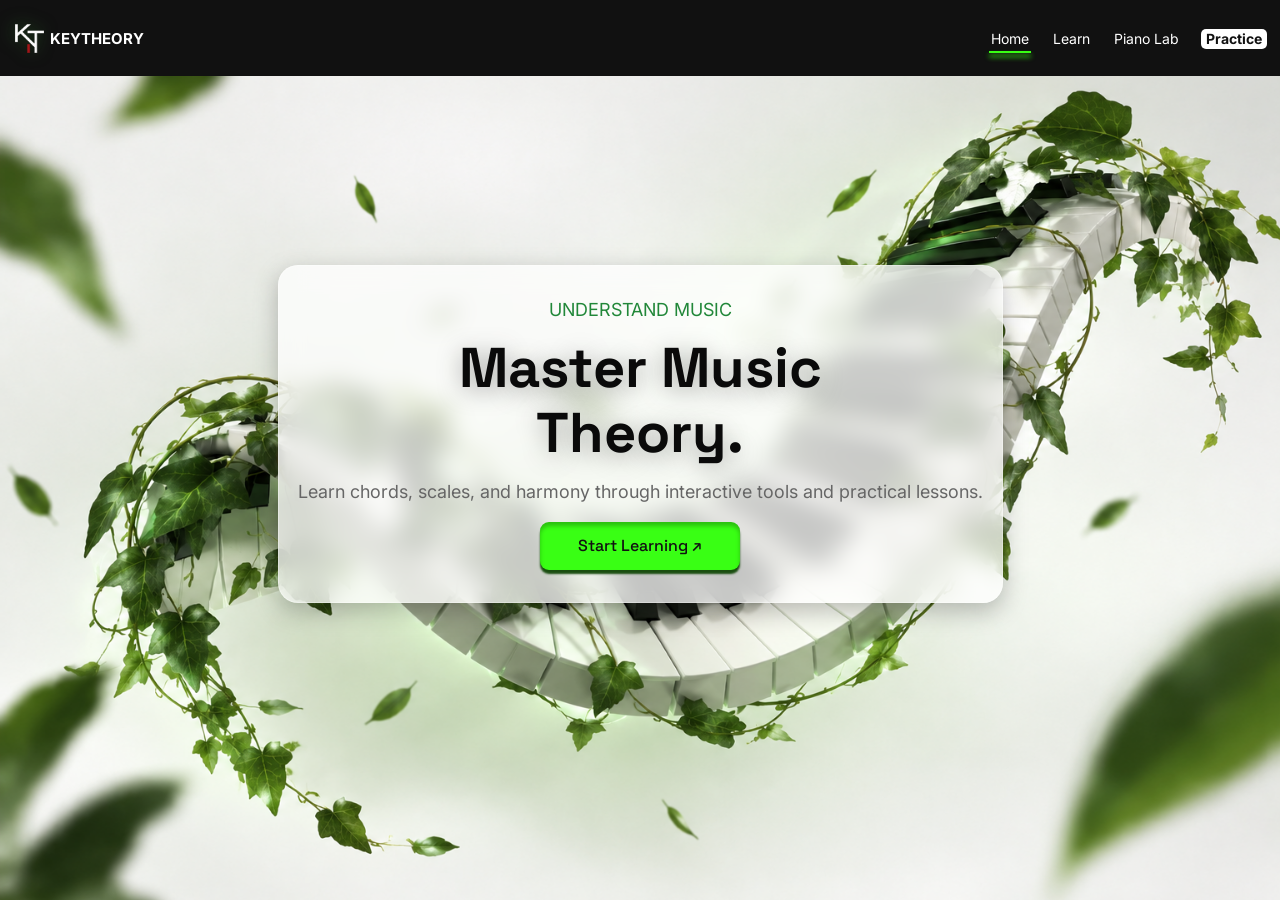
==== index.html @ 9dedfa37 "keytheory" ====
<!doctype html>
<html lang="en">
  <head>
    <meta charset="utf-8" />
    <meta name="viewport" content="width=device-width, initial-scale=1" />
    <meta name="theme-color" content="#111111" />
    <title>KeyTheory | Master Music Theory</title>
    <link rel="preconnect" href="https://fonts.googleapis.com" />
    <link rel="preconnect" href="https://fonts.gstatic.com" crossorigin />
    <link
      href="https://fonts.googleapis.com/css2?family=Inter:wght@400;700&family=Space+Grotesk:wght@500;700&display=swap"
      rel="stylesheet"
    />
    <link rel="stylesheet" href="style.css" />
    <script src="script.js" defer></script>
  </head>
  <body>
    <header class="site-header">
      <a class="brand" href="#home" aria-label="KeyTheory home">
        <img class="brand-mark" src="assets/kt-logo.png" alt="" />
        <span>KEYTHEORY</span>
      </a>

      <nav class="main-nav" aria-label="Main navigation">
        <a class="nav-link is-current" href="#home" aria-current="page">Home</a>
        <a class="nav-link" href="learn.html">Learn</a>
        <a class="nav-link" href="#piano-lab">Piano Lab</a>
        <a class="practice-link" href="#practice">Practice</a>
      </nav>
    </header>

    <main id="home" class="hero">
      <section class="hero-panel" aria-labelledby="hero-title">
        <p class="eyebrow">UNDERSTAND MUSIC</p>
        <h1 id="hero-title">Master Music Theory.</h1>
        <p class="hero-description">
          Learn chords, scales, and harmony through interactive tools and practical lessons.
        </p>
        <a class="primary-action" href="learn.html">Start Learning <span aria-hidden="true">↗</span></a>
      </section>
    </main>
  </body>
</html>
---- style.css ----
:root {
  color-scheme: light;
  font-family: "Inter", sans-serif;
  font-synthesis: none;
  text-rendering: optimizeLegibility;
  -webkit-font-smoothing: antialiased;
  -moz-osx-font-smoothing: grayscale;
  --black: #111111;
  --green: #39ff14;
  --deep-green: #218739;
}

* {
  box-sizing: border-box;
}

html {
  min-width: 320px;
  scroll-behavior: smooth;
}

body {
  min-width: 320px;
  min-height: 100vh;
  margin: 0;
  color: #0a0a0a;
}

.site-header {
  position: relative;
  z-index: 2;
  display: flex;
  align-items: center;
  justify-content: space-between;
  height: 76px;
  padding: 0 13px;
  background: var(--black);
  color: #fff;
}

.brand {
  display: inline-flex;
  align-items: center;
  gap: 4px;
  color: inherit;
  font-size: 15px;
  font-weight: 700;
  text-decoration: none;
  white-space: nowrap;
}

.brand-mark {
  display: block;
  width: 33px;
  height: 33px;
  object-fit: cover;
  filter: drop-shadow(-1px -1px 8px rgba(34, 97, 31, 0.7));
}

.main-nav {
  display: flex;
  align-items: center;
  gap: 20px;
  height: 100%;
  padding-top: 1px;
}

.nav-link,
.practice-link {
  color: #fff;
  font-size: 14px;
  line-height: 1;
  text-decoration: none;
  white-space: nowrap;
}

.nav-link {
  position: relative;
  display: flex;
  align-items: center;
  height: 100%;
  padding: 0 2px;
}

.nav-link::after {
  position: absolute;
  right: 0;
  bottom: 23px;
  left: 0;
  height: 2px;
  background: var(--green);
  box-shadow: 0 4px 5px var(--green);
  content: "";
  transform: scaleX(0);
  transform-origin: left;
  transition: transform 160ms ease;
}

.nav-link:hover::after,
.nav-link:focus-visible::after,
.nav-link.is-current::after {
  transform: scaleX(1);
}

.practice-link {
  padding: 3px 5px;
  border-radius: 5px;
  background: #fff;
  color: #111;
  font-weight: 700;
}

.hero {
  position: relative;
  display: grid;
  min-height: 680px;
  height: calc(100svh - 76px);
  place-items: center;
  overflow: hidden;
  background-color: #f7f8f4;
  background-image: url("assets/hero.png");
  background-position: center;
  background-size: cover;
}

.learn-page {
  overflow-x: hidden;
}

.learn-page .site-header {
  overflow: visible;
}

.learn-main {
  position: relative;
  min-height: 948px;
  overflow: hidden;
  background: #fff;
  isolation: isolate;
}

.learn-wave {
  position: absolute;
  z-index: -1;
  top: 22%;
  left: -3%;
  display: block;
  width: 106%;
  height: 69%;
  object-fit: fill;
  filter: drop-shadow(0 4px 2px rgba(0, 0, 0, 0.38));
  pointer-events: none;
  animation: wave-arrive 900ms ease-out both;
}

.learn-intro {
  position: relative;
  z-index: 1;
  padding: 117px 24px 0;
  text-align: center;
}

.learn-intro h1 {
  margin: 0;
  color: #050505;
  font-family: "Space Grotesk", sans-serif;
  font-size: 56px;
  font-weight: 700;
  line-height: 1.2;
  text-shadow: 0 4px 49px #28ff00;
  animation: text-arrive 650ms cubic-bezier(0.2, 0.75, 0.3, 1) both;
}

.learn-intro p {
  margin: 12px 0 0;
  color: #666;
  font-size: 24px;
  font-weight: 400;
  line-height: 1.4;
  animation: text-arrive 650ms 100ms cubic-bezier(0.2, 0.75, 0.3, 1) both;
}

.topic-grid {
  position: relative;
  z-index: 1;
  display: grid;
  width: min(1068px, calc(100% - 48px));
  grid-template-columns: repeat(3, minmax(0, 270px));
  justify-content: space-between;
  gap: 36px;
  margin: 123px auto 0;
  transform: translateX(5px);
}

.topic-card {
  display: flex;
  min-height: 370px;
  flex-direction: column;
  align-items: center;
  padding: 33px 17px 24px;
  border: 1px solid rgba(255, 255, 255, 0.3);
  border-radius: 20px;
  background: #fff;
  box-shadow: 0 8px 24px #000;
  -webkit-backdrop-filter: blur(12px);
  backdrop-filter: blur(12px);
  text-align: center;
  animation: text-arrive 650ms cubic-bezier(0.2, 0.75, 0.3, 1) both;
  transition: transform 180ms ease, box-shadow 180ms ease;
}

.topic-card:nth-child(2) {
  animation-delay: 120ms;
}

.topic-card:nth-child(3) {
  animation-delay: 240ms;
}

.topic-card:hover {
  transform: translateY(-5px);
  box-shadow: 0 14px 28px rgba(0, 0, 0, 0.28);
}

.topic-image {
  display: block;
  width: 222px;
  max-width: 100%;
  height: 148px;
  flex: 0 0 auto;
  border-radius: 10px;
  box-shadow: 0 4px 30px rgba(0, 0, 0, 0.3);
  object-fit: cover;
  transition: transform 220ms ease;
}

.topic-card:hover .topic-image {
  transform: scale(1.025);
}

.topic-card h2 {
  margin: 25px 0 0;
  font-family: "Space Grotesk", sans-serif;
  font-size: 15px;
  font-weight: 500;
  line-height: 1.3;
  text-shadow: 0 4px 4px rgba(0, 0, 0, 0.3);
}

.topic-card p {
  margin: 8px 0 0;
  font-size: 12px;
  line-height: 1.4;
}

.explore-link {
  display: inline-flex;
  min-width: 72px;
  min-height: 25px;
  align-items: center;
  justify-content: center;
  gap: 3px;
  margin-top: 8px;
  padding: 0 8px;
  border-radius: 10px;
  background: #28ff00;
  box-shadow: 0 4px 4px #218739;
  color: #000;
  font-size: 10px;
  line-height: 1;
  text-decoration: none;
  transition: filter 160ms ease, transform 160ms ease;
}

.explore-link:hover {
  filter: brightness(1.06);
  transform: translateY(-2px);
}

.learn-page .nav-link::after {
  transform: scaleX(1);
}

@media (max-width: 900px) {
  .learn-main {
    min-height: calc(100svh - 64px);
    padding-bottom: 64px;
  }

  .learn-intro {
    padding-top: 88px;
  }

  .learn-intro h1 {
    font-size: clamp(40px, 7vw, 56px);
  }

  .learn-intro p {
    font-size: 20px;
  }

  .topic-grid {
    width: min(576px, calc(100% - 40px));
    grid-template-columns: minmax(0, 1fr);
    justify-items: center;
    gap: 28px;
    margin-top: 72px;
    transform: none;
  }

  .topic-card {
    width: min(100%, 370px);
  }

  .learn-wave {
    top: 220px;
    height: 70%;
  }
}

@media (max-width: 440px) {
  .learn-intro {
    padding: 72px 16px 0;
  }

  .learn-intro h1 {
    font-size: 38px;
  }

  .learn-intro p {
    font-size: 16px;
  }

  .topic-grid {
    width: calc(100% - 32px);
    margin-top: 56px;
  }
}

.hero-panel {
  position: relative;
  z-index: 1;
  display: flex;
  width: min(725px, calc(100% - 40px));
  min-height: 338px;
  flex-direction: column;
  align-items: center;
  justify-content: flex-start;
  padding: 30px 24px 28px;
  border: 1px solid rgba(255, 255, 255, 0.3);
  border-radius: 20px;
  background: rgba(255, 255, 255, 0.75);
  box-shadow: 0 8px 24px rgba(0, 0, 0, 0.25);
  -webkit-backdrop-filter: blur(12px);
  backdrop-filter: blur(12px);
  text-align: center;
  transform: translateY(-54px);
  animation: hero-arrive 750ms cubic-bezier(0.2, 0.75, 0.3, 1) both;
}

.eyebrow {
  margin: 0 0 12px;
  color: var(--deep-green);
  font-size: 18px;
  font-weight: 400;
  line-height: 28px;
  animation: text-arrive 600ms 100ms cubic-bezier(0.2, 0.75, 0.3, 1) both;
}

.hero-panel h1 {
  width: min(390px, 100%);
  margin: 0;
  font-family: "Space Grotesk", sans-serif;
  font-size: 56px;
  font-weight: 700;
  line-height: 1.16;
  text-shadow: 0 4px 24.8px rgba(0, 0, 0, 0.35);
  animation: text-arrive 600ms 180ms cubic-bezier(0.2, 0.75, 0.3, 1) both;
}

.hero-description {
  width: min(699px, calc(100% + 48px));
  margin: 12px 0 16px;
  color: #666;
  font-size: 18px;
  font-weight: 400;
  line-height: 28px;
  white-space: nowrap;
  animation: text-arrive 600ms 260ms cubic-bezier(0.2, 0.75, 0.3, 1) both;
}

.primary-action {
  display: inline-flex;
  min-width: 200px;
  min-height: 48px;
  align-items: center;
  justify-content: center;
  gap: 4px;
  padding: 0 18px;
  border-radius: 9px;
  background: var(--green);
  box-shadow: 0 4px 2px #1a4e10, inset 0 4px 4px rgba(0, 0, 0, 0.25);
  color: #111;
  font-family: "Space Grotesk", sans-serif;
  font-size: 16px;
  font-weight: 500;
  line-height: 28px;
  text-decoration: none;
  transition: filter 150ms ease, transform 150ms ease;
}

.primary-action:hover {
  filter: brightness(1.06);
  transform: translateY(-1px);
}

.primary-action span {
  display: inline-block;
  transition: transform 160ms ease;
}

.primary-action:hover span {
  transform: translate(2px, -2px);
}

@keyframes text-arrive {
  from {
    opacity: 0;
    translate: 0 14px;
  }

  to {
    opacity: 1;
    translate: 0 0;
  }
}

@keyframes hero-arrive {
  from {
    opacity: 0;
    translate: 0 18px;
  }

  to {
    opacity: 1;
    translate: 0 0;
  }
}

@keyframes wave-arrive {
  from {
    opacity: 0;
    translate: 0 12px;
  }

  to {
    opacity: 1;
    translate: 0 0;
  }
}

.primary-action:focus-visible,
.nav-link:focus-visible,
.practice-link:focus-visible,
.brand:focus-visible {
  outline: 2px solid var(--green);
  outline-offset: 4px;
}

@media (max-width: 700px) {
  .site-header {
    height: 64px;
    padding-inline: 10px;
  }

  .brand {
    gap: 0;
    font-size: 13px;
  }

  .brand-mark {
    width: 30px;
    height: 30px;
  }

  .main-nav {
    gap: clamp(9px, 2.8vw, 18px);
  }

  .nav-link,
  .practice-link {
    font-size: 12px;
  }

  .nav-link::after {
    bottom: 18px;
  }

  .hero {
    min-height: 600px;
    height: calc(100svh - 64px);
    background-position: 54% center;
  }

  .hero-panel {
    width: min(560px, calc(100% - 32px));
    min-height: 0;
    padding: 26px 20px;
    transform: none;
  }

  .eyebrow,
  .hero-description {
    font-size: 15px;
  }

  .hero-panel h1 {
    font-size: clamp(36px, 8vw, 48px);
  }

  .hero-description {
    width: 100%;
    margin: 12px 0 18px;
    white-space: normal;
  }
}

@media (max-width: 440px) {
  .brand > span {
    display: none;
  }

  .main-nav {
    gap: 12px;
  }

  .hero-panel h1 {
    font-size: 38px;
  }
}

@media (prefers-reduced-motion: reduce) {
  *,
  *::before,
  *::after {
    scroll-behavior: auto !important;
    animation-duration: 0.01ms !important;
    animation-iteration-count: 1 !important;
    transition-duration: 0.01ms !important;
  }
}
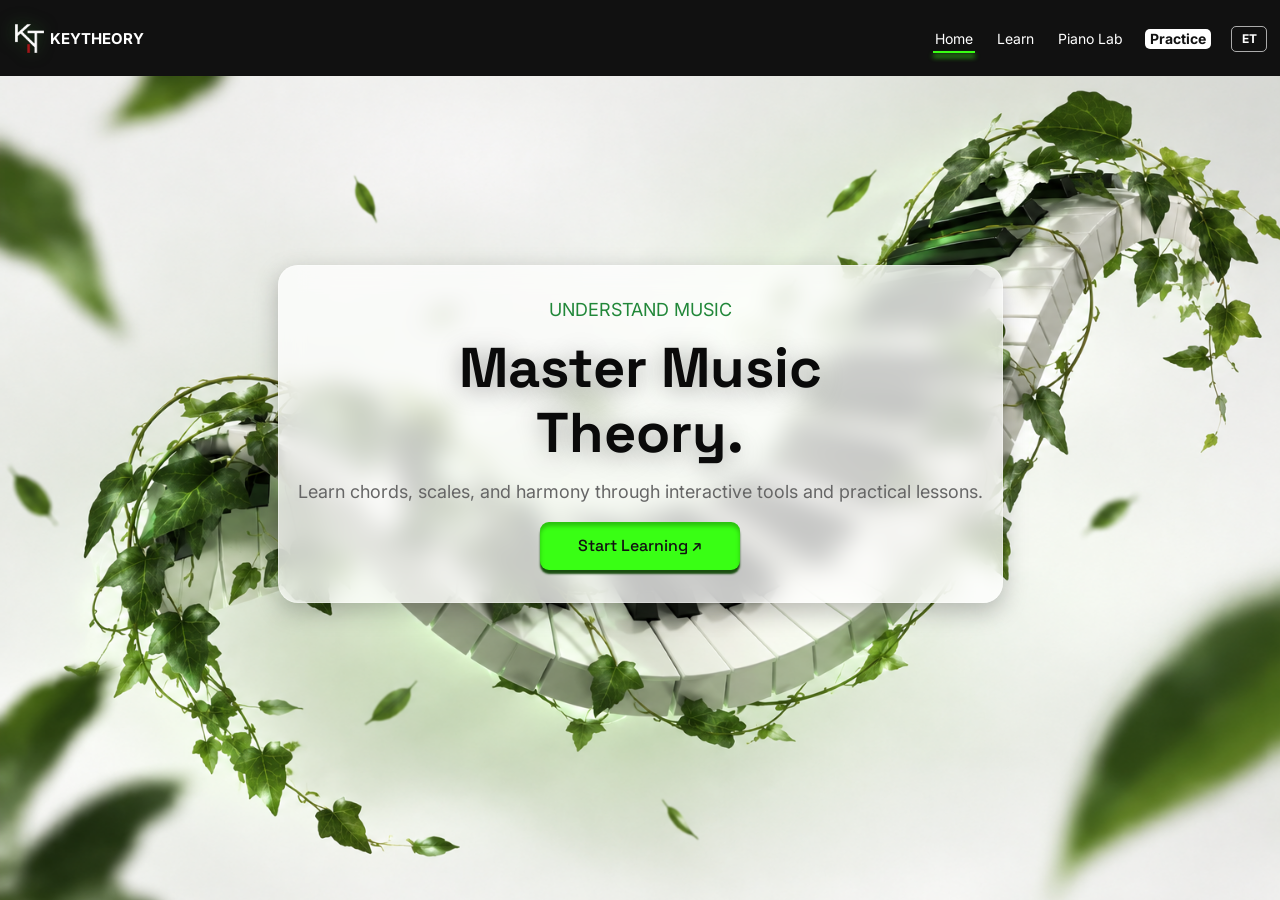
==== commit 0273f559: "Add English and Estonian language toggle" ====
--- a/index.html
+++ b/index.html
@@ -4,7 +4,7 @@
     <meta charset="utf-8" />
     <meta name="viewport" content="width=device-width, initial-scale=1" />
     <meta name="theme-color" content="#111111" />
-    <title>KeyTheory | Master Music Theory</title>
+    <title data-en="KeyTheory | Master Music Theory" data-et="KeyTheory | Muusikateooria meistriklass">KeyTheory | Master Music Theory</title>
     <link rel="preconnect" href="https://fonts.googleapis.com" />
     <link rel="preconnect" href="https://fonts.gstatic.com" crossorigin />
     <link
@@ -16,27 +16,28 @@
   </head>
   <body>
     <header class="site-header">
-      <a class="brand" href="#home" aria-label="KeyTheory home">
+      <a class="brand" href="#home" aria-label="KeyTheory home" data-en-aria-label="KeyTheory home" data-et-aria-label="KeyTheory avaleht">
         <img class="brand-mark" src="assets/kt-logo.png" alt="" />
         <span>KEYTHEORY</span>
       </a>
 
-      <nav class="main-nav" aria-label="Main navigation">
-        <a class="nav-link is-current" href="#home" aria-current="page">Home</a>
-        <a class="nav-link" href="learn.html">Learn</a>
-        <a class="nav-link" href="#piano-lab">Piano Lab</a>
-        <a class="practice-link" href="#practice">Practice</a>
+      <nav class="main-nav" aria-label="Main navigation" data-en-aria-label="Main navigation" data-et-aria-label="Peamenüü">
+        <a class="nav-link is-current" href="#home" aria-current="page" data-en="Home" data-et="Avaleht">Home</a>
+        <a class="nav-link" href="learn.html" data-en="Learn" data-et="Õpi">Learn</a>
+        <a class="nav-link" href="#piano-lab" data-en="Piano Lab" data-et="Klaverilabor">Piano Lab</a>
+        <a class="practice-link" href="#practice" data-en="Practice" data-et="Harjuta">Practice</a>
+        <button class="language-toggle" type="button" data-language-toggle aria-label="Switch language to Estonian" data-en-aria-label="Switch language to Estonian" data-et-aria-label="Vaheta keeleks inglise keel" aria-pressed="false">ET</button>
       </nav>
     </header>
 
     <main id="home" class="hero">
       <section class="hero-panel" aria-labelledby="hero-title">
-        <p class="eyebrow">UNDERSTAND MUSIC</p>
-        <h1 id="hero-title">Master Music Theory.</h1>
-        <p class="hero-description">
+        <p class="eyebrow" data-en="UNDERSTAND MUSIC" data-et="MÕISTA MUUSIKAT">UNDERSTAND MUSIC</p>
+        <h1 id="hero-title" data-en="Master Music Theory." data-et="Valda muusikateooriat.">Master Music Theory.</h1>
+        <p class="hero-description" data-en="Learn chords, scales, and harmony through interactive tools and practical lessons." data-et="Õpi akorde, helistikke ja harmooniat interaktiivsete tööriistade ning praktiliste õppetundide abil.">
           Learn chords, scales, and harmony through interactive tools and practical lessons.
         </p>
-        <a class="primary-action" href="learn.html">Start Learning <span aria-hidden="true">↗</span></a>
+        <a class="primary-action" href="learn.html"><span data-en="Start Learning" data-et="Alusta õppimist">Start Learning</span> <span aria-hidden="true">↗</span></a>
       </section>
     </main>
   </body>
--- a/style.css
+++ b/style.css
@@ -108,6 +108,25 @@
   background: #fff;
   color: #111;
   font-weight: 700;
+}
+
+.language-toggle {
+  min-width: 36px;
+  padding: 6px 7px;
+  border: 1px solid rgba(255, 255, 255, 0.65);
+  border-radius: 5px;
+  background: transparent;
+  color: #fff;
+  font: inherit;
+  font-size: 12px;
+  font-weight: 700;
+  line-height: 1;
+  cursor: pointer;
+}
+
+.language-toggle:hover {
+  border-color: var(--green);
+  color: var(--green);
 }
 
 .hero {
@@ -462,6 +481,7 @@
 .primary-action:focus-visible,
 .nav-link:focus-visible,
 .practice-link:focus-visible,
+.language-toggle:focus-visible,
 .brand:focus-visible {
   outline: 2px solid var(--green);
   outline-offset: 4px;
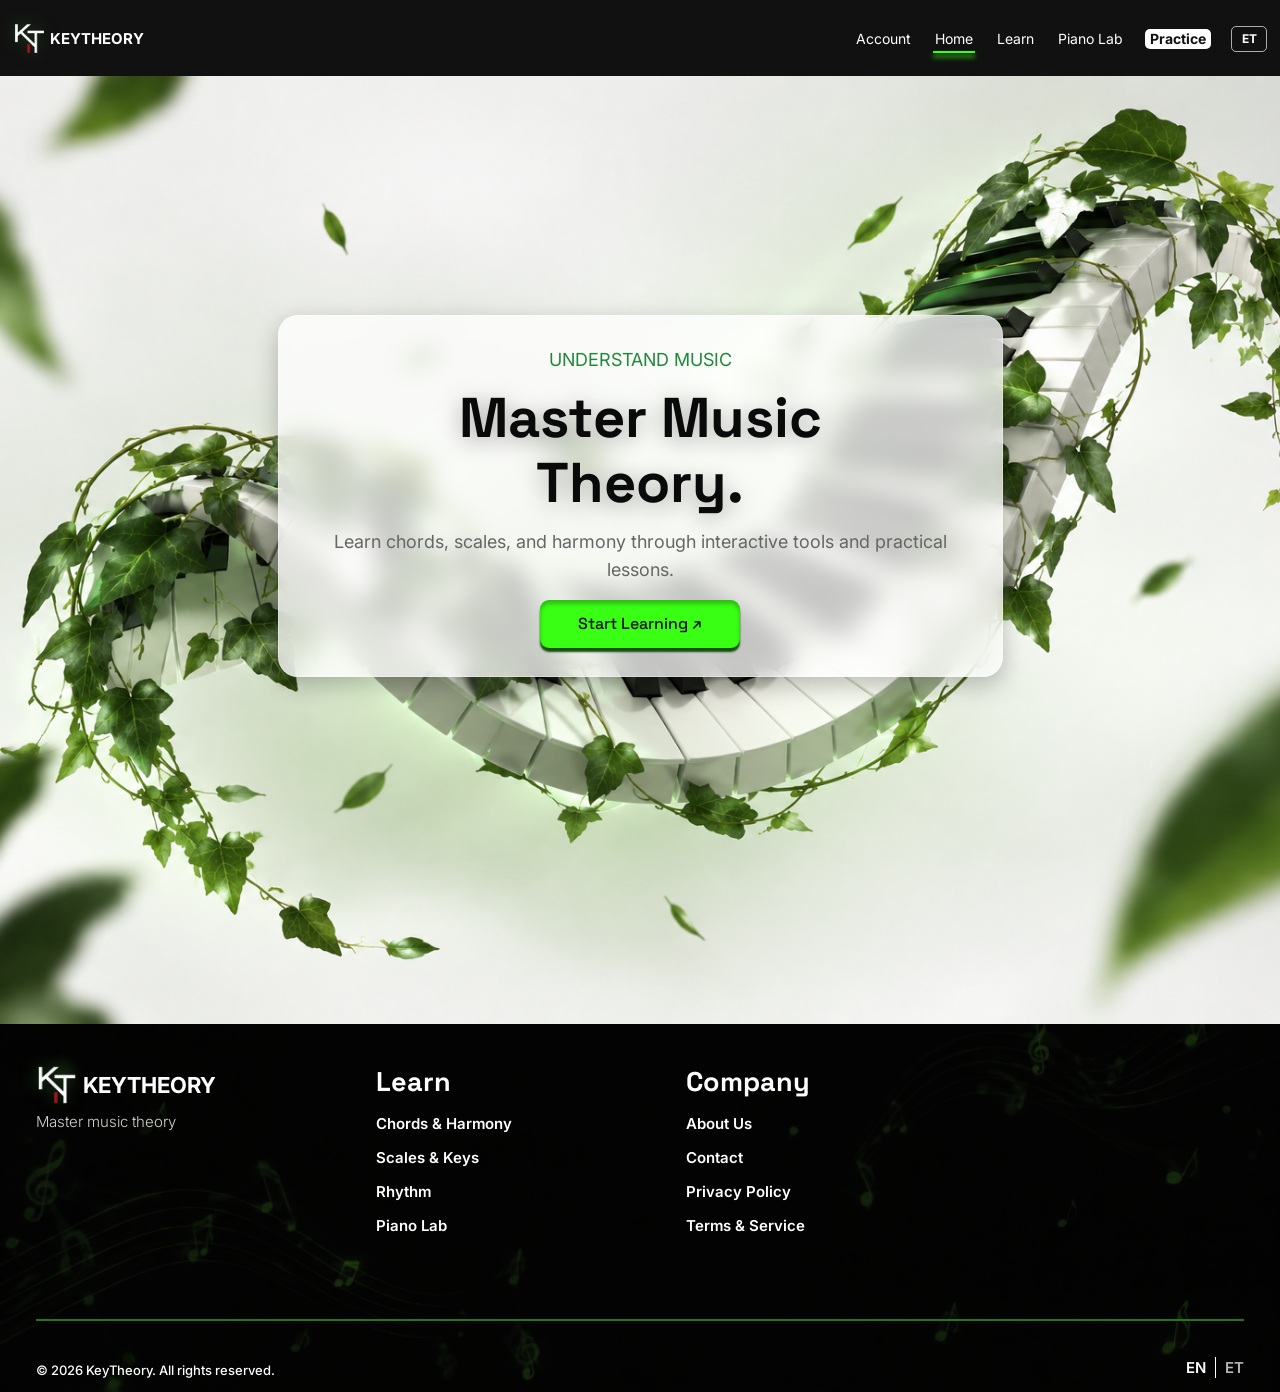
==== commit 08dd9021: "Add sign-up page and shared footer Co-authored-by: Copilot <223556219+Copilot@users.noreply.github.c" ====
--- a/index.html
+++ b/index.html
@@ -22,6 +22,7 @@
       </a>
 
       <nav class="main-nav" aria-label="Main navigation" data-en-aria-label="Main navigation" data-et-aria-label="Peamenüü">
+        <a class="nav-link" href="signup.html" data-en="Account" data-et="Konto">Account</a>
         <a class="nav-link is-current" href="#home" aria-current="page" data-en="Home" data-et="Avaleht">Home</a>
         <a class="nav-link" href="learn.html" data-en="Learn" data-et="Õpi">Learn</a>
         <a class="nav-link" href="#piano-lab" data-en="Piano Lab" data-et="Klaverilabor">Piano Lab</a>
@@ -37,8 +38,44 @@
         <p class="hero-description" data-en="Learn chords, scales, and harmony through interactive tools and practical lessons." data-et="Õpi akorde, helistikke ja harmooniat interaktiivsete tööriistade ning praktiliste õppetundide abil.">
           Learn chords, scales, and harmony through interactive tools and practical lessons.
         </p>
-        <a class="primary-action" href="learn.html"><span data-en="Start Learning" data-et="Alusta õppimist">Start Learning</span> <span aria-hidden="true">↗</span></a>
+        <a class="primary-action" href="signup.html"><span data-en="Start Learning" data-et="Alusta õppimist">Start Learning</span> <span aria-hidden="true">↗</span></a>
       </section>
     </main>
+
+    <footer class="site-footer">
+      <div class="footer-content">
+        <div class="footer-brand">
+          <a class="footer-brand-link" href="index.html#home" aria-label="KeyTheory home">
+            <img src="assets/kt-logo.png" alt="" />
+            <span>KEYTHEORY</span>
+          </a>
+          <p data-en="Master music theory" data-et="Valda muusikateooriat">Master music theory</p>
+        </div>
+
+        <nav class="footer-column" aria-label="Learn" data-en-aria-label="Learn" data-et-aria-label="Õpi">
+          <h2 data-en="Learn" data-et="Õpi">Learn</h2>
+          <a href="learn.html#learn" data-en="Chords &amp; Harmony" data-et="Akordid ja harmoonia">Chords &amp; Harmony</a>
+          <a href="learn.html#learn" data-en="Scales &amp; Keys" data-et="Heliredelid ja helistikud">Scales &amp; Keys</a>
+          <a href="learn.html#learn" data-en="Rhythm" data-et="Rütm">Rhythm</a>
+          <a href="#piano-lab" data-en="Piano Lab" data-et="Klaverilabor">Piano Lab</a>
+        </nav>
+
+        <nav class="footer-column" aria-label="Company" data-en-aria-label="Company" data-et-aria-label="Ettevõte">
+          <h2 data-en="Company" data-et="Ettevõte">Company</h2>
+          <a href="#about" data-en="About Us" data-et="Meist">About Us</a>
+          <a href="#contact" data-en="Contact" data-et="Kontakt">Contact</a>
+          <a href="#privacy" data-en="Privacy Policy" data-et="Privaatsuspoliitika">Privacy Policy</a>
+          <a href="#terms" data-en="Terms &amp; Service" data-et="Kasutustingimused">Terms &amp; Service</a>
+        </nav>
+      </div>
+      <div class="footer-bottom">
+        <p data-en="© 2026 KeyTheory. All rights reserved." data-et="© 2026 KeyTheory. Kõik õigused kaitstud.">© 2026 KeyTheory. All rights reserved.</p>
+        <div class="footer-languages" aria-label="Choose language" data-en-aria-label="Choose language" data-et-aria-label="Vali keel">
+          <button type="button" data-language-choice="en" aria-pressed="true">EN</button>
+          <span aria-hidden="true"></span>
+          <button type="button" data-language-choice="et" aria-pressed="false">ET</button>
+        </div>
+      </div>
+    </footer>
   </body>
 </html>
--- a/style.css
+++ b/style.css
@@ -133,7 +133,7 @@
   position: relative;
   display: grid;
   min-height: 680px;
-  height: calc(100svh - 76px);
+  height: 948px;
   place-items: center;
   overflow: hidden;
   background-color: #f7f8f4;
@@ -175,27 +175,32 @@
 .learn-intro {
   position: relative;
   z-index: 1;
+  min-width: 0;
   padding: 117px 24px 0;
   text-align: center;
 }
 
 .learn-intro h1 {
+  max-width: 100%;
   margin: 0;
   color: #050505;
   font-family: "Space Grotesk", sans-serif;
   font-size: 56px;
   font-weight: 700;
   line-height: 1.2;
+  overflow-wrap: anywhere;
   text-shadow: 0 4px 49px #28ff00;
   animation: text-arrive 650ms cubic-bezier(0.2, 0.75, 0.3, 1) both;
 }
 
 .learn-intro p {
+  max-width: 100%;
   margin: 12px 0 0;
   color: #666;
   font-size: 24px;
   font-weight: 400;
   line-height: 1.4;
+  overflow-wrap: anywhere;
   animation: text-arrive 650ms 100ms cubic-bezier(0.2, 0.75, 0.3, 1) both;
 }
 
@@ -214,6 +219,7 @@
 .topic-card {
   display: flex;
   min-height: 370px;
+  min-width: 0;
   flex-direction: column;
   align-items: center;
   padding: 33px 17px 24px;
@@ -258,18 +264,24 @@
 }
 
 .topic-card h2 {
+  width: 100%;
+  max-width: 100%;
   margin: 25px 0 0;
   font-family: "Space Grotesk", sans-serif;
   font-size: 15px;
   font-weight: 500;
   line-height: 1.3;
+  overflow-wrap: anywhere;
   text-shadow: 0 4px 4px rgba(0, 0, 0, 0.3);
 }
 
 .topic-card p {
+  width: 100%;
+  max-width: 100%;
   margin: 8px 0 0;
   font-size: 12px;
   line-height: 1.4;
+  overflow-wrap: anywhere;
 }
 
 .explore-link {
@@ -300,7 +312,7 @@
   transform: scaleX(1);
 }
 
-@media (max-width: 900px) {
+@media (max-width: 929px) {
   .learn-main {
     min-height: calc(100svh - 64px);
     padding-bottom: 64px;
@@ -343,7 +355,7 @@
   }
 
   .learn-intro h1 {
-    font-size: 38px;
+    font-size: clamp(32px, 10vw, 38px);
   }
 
   .learn-intro p {
@@ -387,24 +399,29 @@
 }
 
 .hero-panel h1 {
-  width: min(390px, 100%);
+  width: min(520px, 100%);
+  min-width: 0;
   margin: 0;
   font-family: "Space Grotesk", sans-serif;
   font-size: 56px;
   font-weight: 700;
   line-height: 1.16;
+  overflow-wrap: anywhere;
   text-shadow: 0 4px 24.8px rgba(0, 0, 0, 0.35);
   animation: text-arrive 600ms 180ms cubic-bezier(0.2, 0.75, 0.3, 1) both;
 }
 
 .hero-description {
-  width: min(699px, calc(100% + 48px));
+  width: min(100%, 699px);
+  max-width: 699px;
+  min-width: 0;
   margin: 12px 0 16px;
   color: #666;
   font-size: 18px;
   font-weight: 400;
   line-height: 28px;
-  white-space: nowrap;
+  overflow-wrap: anywhere;
+  white-space: normal;
   animation: text-arrive 600ms 260ms cubic-bezier(0.2, 0.75, 0.3, 1) both;
 }
 
@@ -442,6 +459,247 @@
   transform: translate(2px, -2px);
 }
 
+.site-footer {
+  min-height: 368px;
+  padding: 40px max(36px, calc((100% - 1336px) / 2)) 14px;
+  background: #050705 url("assets/site-footer.png") center / cover no-repeat;
+  color: #fff;
+}
+
+.footer-content {
+  display: grid;
+  grid-template-columns: 300px 270px 270px;
+  gap: 40px;
+  min-height: 200px;
+}
+
+.footer-brand-link {
+  display: inline-flex;
+  align-items: center;
+  gap: 5px;
+  color: #fff;
+  font-size: 22px;
+  font-weight: 700;
+  text-decoration: none;
+}
+
+.footer-brand-link img {
+  display: block;
+  width: 42px;
+  height: 42px;
+  object-fit: contain;
+  filter: drop-shadow(-1px -1px 8px rgba(34, 97, 31, 0.7));
+}
+
+.footer-brand > p {
+  margin: 2px 0 0;
+  color: rgba(255, 255, 255, 0.82);
+  font-size: 15px;
+  font-weight: 300;
+}
+
+.footer-column {
+  display: flex;
+  flex-direction: column;
+  align-items: flex-start;
+  gap: 15px;
+}
+
+.footer-column h2 {
+  margin: 0 0 0;
+  font-family: "Space Grotesk", sans-serif;
+  font-size: 27px;
+  line-height: 1.35;
+}
+
+.footer-column a {
+  color: #fff;
+  font-size: 15px;
+  font-weight: 600;
+  line-height: 1.25;
+  text-decoration: none;
+}
+
+.footer-column a:hover {
+  color: var(--green);
+}
+
+.footer-bottom {
+  display: flex;
+  min-height: 59px;
+  align-items: flex-end;
+  justify-content: space-between;
+  gap: 20px;
+  margin-top: 55px;
+  padding-top: 14px;
+  border-top: 2px solid #267617;
+}
+
+.footer-bottom > p {
+  margin: 0;
+  color: #fff;
+  font-size: 13px;
+  font-weight: 500;
+}
+
+.footer-languages {
+  display: inline-flex;
+  align-items: center;
+  gap: 9px;
+}
+
+.footer-languages button {
+  padding: 0;
+  border: 0;
+  background: transparent;
+  color: rgba(255, 255, 255, 0.72);
+  font: inherit;
+  font-size: 15px;
+  font-weight: 600;
+  cursor: pointer;
+}
+
+.footer-languages button[aria-pressed="true"],
+.footer-languages button:hover {
+  color: #fff;
+}
+
+.footer-languages span {
+  width: 1px;
+  height: 21px;
+  background: #fff;
+}
+
+.signup-main {
+  display: grid;
+  min-height: 948px;
+  place-items: center;
+  padding: 36px 20px;
+  background: #f7f8f4 url("assets/hero.png") center / cover no-repeat;
+}
+
+.signup-card {
+  width: min(438px, 100%);
+  min-height: 459px;
+  transform: translateY(-76px);
+  padding: 43px 44px 34px;
+  border: 1px solid rgba(255, 255, 255, 0.3);
+  border-radius: 20px;
+  background: rgba(255, 255, 255, 0.93);
+  box-shadow: 0 8px 24px rgba(0, 0, 0, 0.25);
+  -webkit-backdrop-filter: blur(12px);
+  backdrop-filter: blur(12px);
+}
+
+.signup-tabs {
+  display: flex;
+  align-items: center;
+  justify-content: center;
+  gap: 32px;
+  margin-bottom: 28px;
+}
+
+.signup-tab {
+  min-width: 80px;
+  padding: 0 0 7px;
+  border: 0;
+  border-bottom: 2px solid transparent;
+  background: transparent;
+  color: #666;
+  font: inherit;
+  font-size: 20px;
+  line-height: 1.4;
+  cursor: pointer;
+}
+
+.signup-tab.is-selected {
+  border-bottom-color: var(--green);
+  color: #111;
+  font-weight: 700;
+}
+
+.signup-form {
+  display: flex;
+  flex-direction: column;
+  gap: 12px;
+}
+
+.visually-hidden {
+  position: absolute;
+  width: 1px;
+  height: 1px;
+  overflow: hidden;
+  clip: rect(0, 0, 0, 0);
+  white-space: nowrap;
+  clip-path: inset(50%);
+}
+
+.signup-form input {
+  width: 100%;
+  height: 48px;
+  padding: 0 14px;
+  border: 0;
+  border-radius: 6px;
+  background: #fff;
+  box-shadow: inset 0 4px 6px rgba(0, 0, 0, 0.24), 0 2px 3px rgba(0, 0, 0, 0.15);
+  color: #111;
+  font: inherit;
+  font-size: 17px;
+}
+
+.signup-form input::placeholder {
+  color: #666;
+  opacity: 1;
+}
+
+.signup-submit,
+.google-signin {
+  display: flex;
+  width: 100%;
+  align-items: center;
+  justify-content: center;
+  border: 0;
+  border-radius: 6px;
+  font: inherit;
+  font-size: 17px;
+  cursor: pointer;
+}
+
+.signup-submit {
+  min-height: 55px;
+  margin-top: 5px;
+  background: #22a841;
+  box-shadow: inset 0 4px 4px rgba(0, 0, 0, 0.25);
+  color: #fff;
+}
+
+.signup-submit:hover {
+  background: #1c983a;
+}
+
+.google-signin {
+  min-height: 47px;
+  gap: 12px;
+  background: #fff;
+  box-shadow: 0 4px 4px rgba(0, 0, 0, 0.25), inset 0 4px 4px rgba(0, 0, 0, 0.1);
+  color: #111;
+}
+
+.google-signin img {
+  display: block;
+  width: 20px;
+  height: 20px;
+  object-fit: contain;
+}
+
+.signup-status {
+  min-height: 18px;
+  margin: 0;
+  color: #9b2020;
+  font-size: 12px;
+  text-align: center;
+}
+
 @keyframes text-arrive {
   from {
     opacity: 0;
@@ -551,11 +809,83 @@
   }
 
   .main-nav {
-    gap: 12px;
+    gap: 5px;
+  }
+
+  .nav-link,
+  .practice-link {
+    font-size: 10px;
+  }
+
+  .practice-link {
+    padding: 3px 4px;
+  }
+
+  .language-toggle {
+    min-width: 30px;
+    padding-inline: 5px;
   }
 
   .hero-panel h1 {
     font-size: 38px;
+  }
+
+  html[lang="et"] .hero-panel h1 {
+    font-size: clamp(32px, 9vw, 38px);
+  }
+}
+
+@media (max-width: 700px) {
+  .site-footer {
+    padding: 32px 20px 14px;
+    background-position: center;
+  }
+
+  .footer-content {
+    grid-template-columns: repeat(2, minmax(0, 1fr));
+    gap: 26px 18px;
+    min-height: 0;
+  }
+
+  .footer-brand {
+    grid-column: 1 / -1;
+  }
+
+  .footer-column {
+    gap: 12px;
+  }
+
+  .footer-column h2 {
+    font-size: 22px;
+  }
+
+  .footer-column a {
+    font-size: 13px;
+  }
+
+  .footer-bottom {
+    min-height: 54px;
+    margin-top: 28px;
+  }
+
+  .footer-bottom > p {
+    font-size: 11px;
+  }
+
+  .signup-main {
+    min-height: max(680px, calc(100svh - 64px));
+    padding: 28px 18px;
+    background-position: 54% center;
+  }
+
+  .signup-card {
+    min-height: 0;
+    padding: 38px 28px 24px;
+    transform: none;
+  }
+
+  .signup-tabs {
+    margin-bottom: 24px;
   }
 }
 
